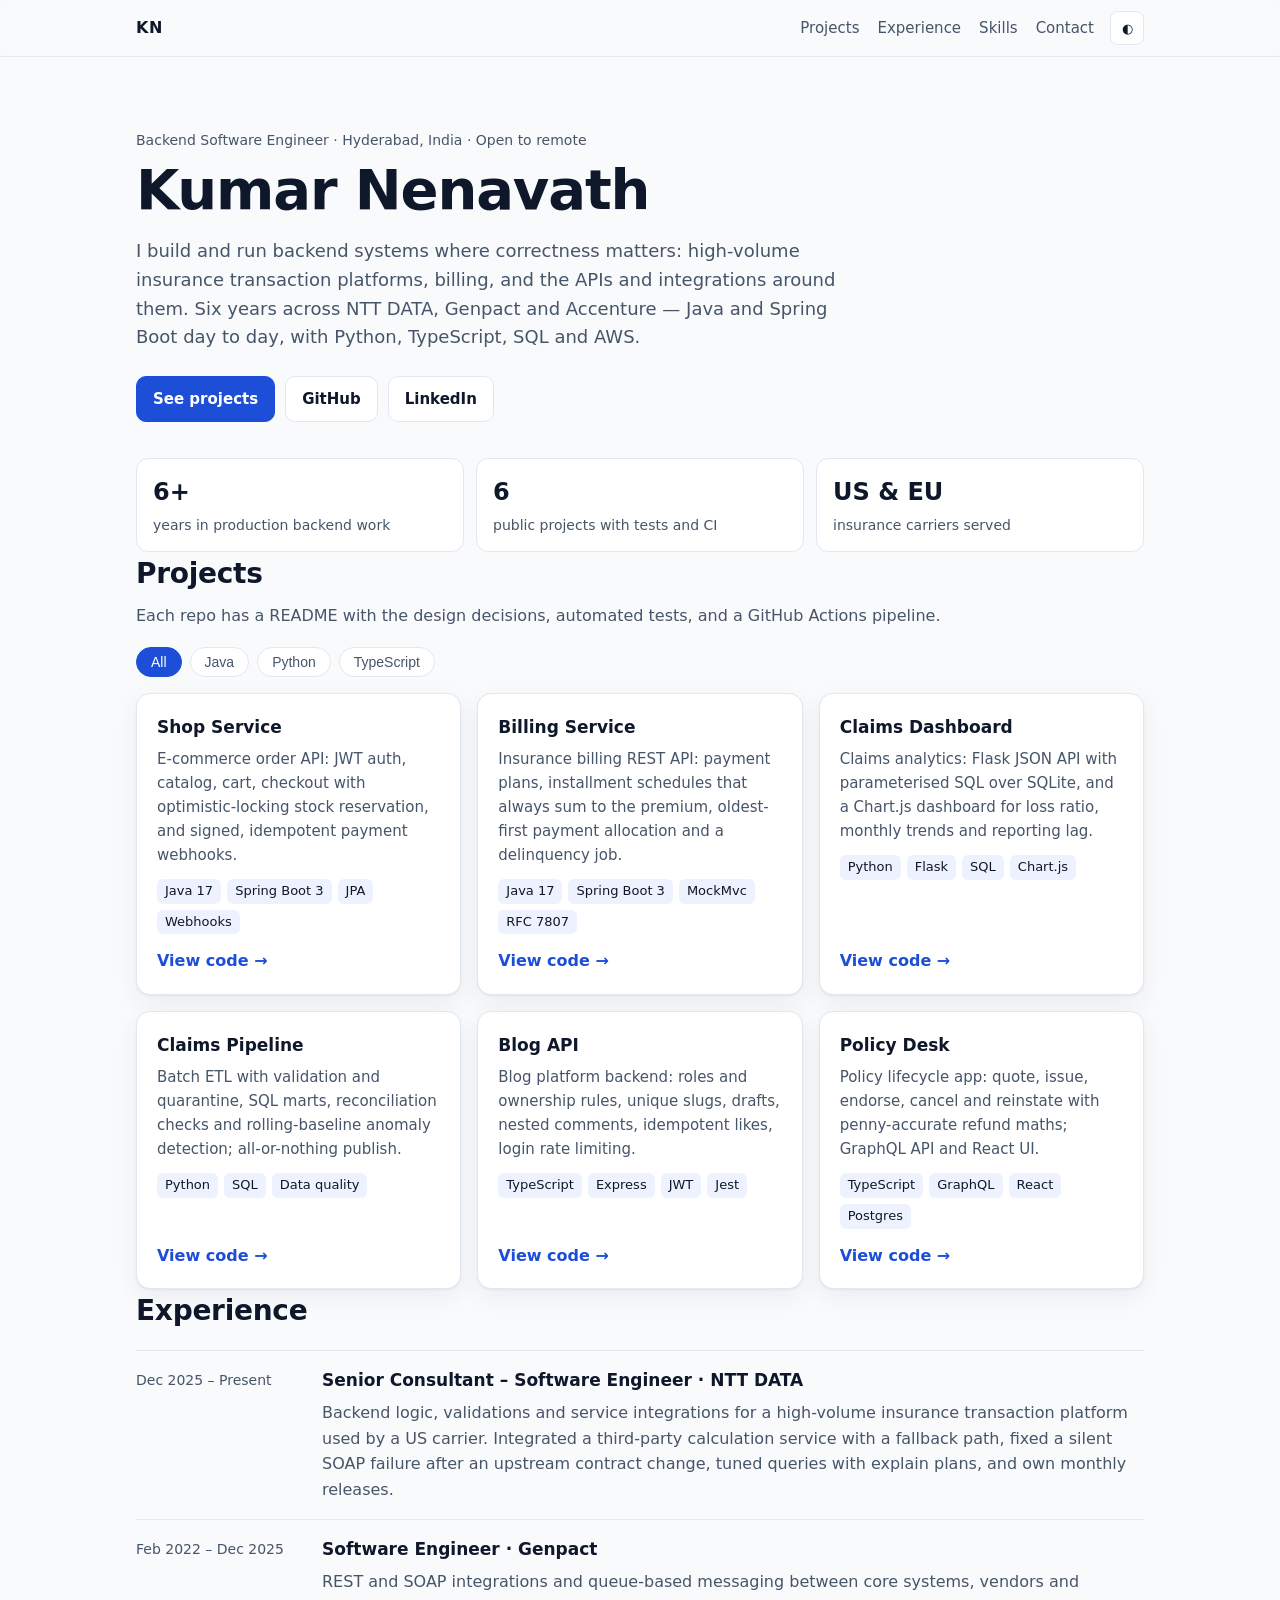
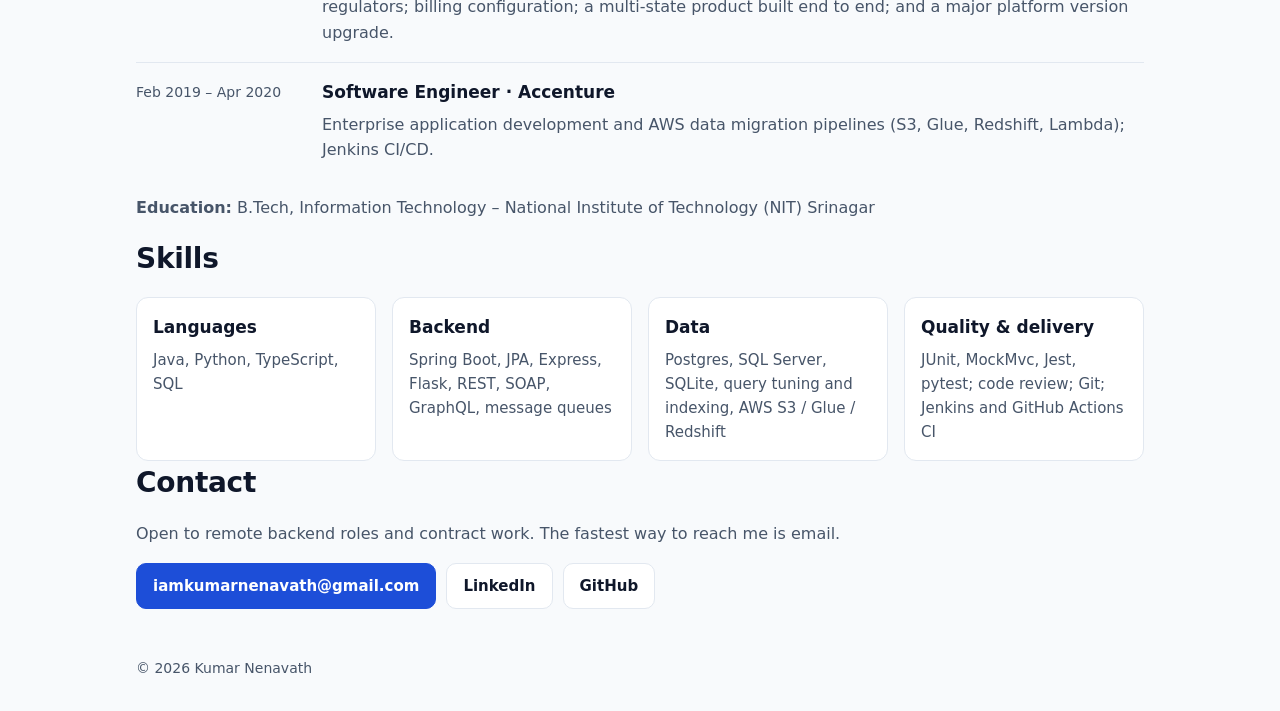
==== index.html @ bb87bb9d "Portfolio site: projects, experience, skills and contact" ====
<!doctype html>
<html lang="en">
<head>
  <meta charset="utf-8">
  <meta name="viewport" content="width=device-width, initial-scale=1">
  <title>Kumar Nenavath – Backend Software Engineer</title>
  <meta name="description" content="Kumar Nenavath – backend software engineer with 6+ years building high-volume transaction systems, APIs and integrations. Java, Spring Boot, Python, TypeScript, SQL, AWS.">
  <meta property="og:title" content="Kumar Nenavath – Backend Software Engineer">
  <meta property="og:description" content="Java · Spring Boot · Python · TypeScript · SQL · AWS. Projects, experience and contact.">
  <meta property="og:type" content="website">
  <link rel="icon" href="data:image/svg+xml,<svg xmlns='http://www.w3.org/2000/svg' viewBox='0 0 64 64'><rect width='64' height='64' rx='14' fill='%231d4ed8'/><text x='50%' y='56%' font-family='Arial' font-weight='700' font-size='30' fill='white' text-anchor='middle' dominant-baseline='middle'>KN</text></svg>">
  <link rel="stylesheet" href="style.css">
</head>
<body>
  <a class="skip" href="#main">Skip to content</a>

  <header class="nav">
    <div class="wrap nav-inner">
      <a class="brand" href="#top" aria-label="Home">KN</a>
      <nav aria-label="Primary">
        <a href="#projects">Projects</a>
        <a href="#experience">Experience</a>
        <a href="#skills">Skills</a>
        <a href="#contact">Contact</a>
      </nav>
      <button class="theme" id="theme" type="button" aria-label="Toggle dark mode">◐</button>
    </div>
  </header>

  <main id="main">
    <section class="hero wrap" id="top">
      <p class="eyebrow">Backend Software Engineer · Hyderabad, India · Open to remote</p>
      <h1>Kumar Nenavath</h1>
      <p class="lead">
        I build and run backend systems where correctness matters: high-volume insurance transaction platforms,
        billing, and the APIs and integrations around them. Six years across NTT DATA, Genpact and Accenture —
        Java and Spring Boot day to day, with Python, TypeScript, SQL and AWS.
      </p>
      <div class="cta">
        <a class="btn primary" href="#projects">See projects</a>
        <a class="btn" href="https://github.com/kumarnenavath5815-cpu" target="_blank" rel="noopener">GitHub</a>
        <a class="btn" href="https://www.linkedin.com/in/kumar-nenavath-a92566b9/" target="_blank" rel="noopener">LinkedIn</a>
      </div>
      <ul class="stats" aria-label="Highlights">
        <li><strong>6+</strong><span>years in production backend work</span></li>
        <li><strong>6</strong><span>public projects with tests and CI</span></li>
        <li><strong>US &amp; EU</strong><span>insurance carriers served</span></li>
      </ul>
    </section>

    <section class="wrap" id="projects" aria-labelledby="projects-h">
      <h2 id="projects-h">Projects</h2>
      <p class="sub">Each repo has a README with the design decisions, automated tests, and a GitHub Actions pipeline.</p>
      <div class="filters" role="group" aria-label="Filter projects">
        <button type="button" class="chip active" data-filter="all">All</button>
        <button type="button" class="chip" data-filter="java">Java</button>
        <button type="button" class="chip" data-filter="python">Python</button>
        <button type="button" class="chip" data-filter="typescript">TypeScript</button>
      </div>
      <div class="grid" id="project-grid">
        <article class="card" data-tags="java">
          <h3>Shop Service</h3>
          <p>E-commerce order API: JWT auth, catalog, cart, checkout with optimistic-locking stock reservation, and signed, idempotent payment webhooks.</p>
          <ul class="tags"><li>Java 17</li><li>Spring Boot 3</li><li>JPA</li><li>Webhooks</li></ul>
          <a class="link" href="https://github.com/kumarnenavath5815-cpu/shop-service" target="_blank" rel="noopener">View code →</a>
        </article>
        <article class="card" data-tags="java">
          <h3>Billing Service</h3>
          <p>Insurance billing REST API: payment plans, installment schedules that always sum to the premium, oldest-first payment allocation and a delinquency job.</p>
          <ul class="tags"><li>Java 17</li><li>Spring Boot 3</li><li>MockMvc</li><li>RFC 7807</li></ul>
          <a class="link" href="https://github.com/kumarnenavath5815-cpu/billing-service" target="_blank" rel="noopener">View code →</a>
        </article>
        <article class="card" data-tags="python">
          <h3>Claims Dashboard</h3>
          <p>Claims analytics: Flask JSON API with parameterised SQL over SQLite, and a Chart.js dashboard for loss ratio, monthly trends and reporting lag.</p>
          <ul class="tags"><li>Python</li><li>Flask</li><li>SQL</li><li>Chart.js</li></ul>
          <a class="link" href="https://github.com/kumarnenavath5815-cpu/claims-dashboard" target="_blank" rel="noopener">View code →</a>
        </article>
        <article class="card" data-tags="python">
          <h3>Claims Pipeline</h3>
          <p>Batch ETL with validation and quarantine, SQL marts, reconciliation checks and rolling-baseline anomaly detection; all-or-nothing publish.</p>
          <ul class="tags"><li>Python</li><li>SQL</li><li>Data quality</li></ul>
          <a class="link" href="https://github.com/kumarnenavath5815-cpu/claims-pipeline" target="_blank" rel="noopener">View code →</a>
        </article>
        <article class="card" data-tags="typescript">
          <h3>Blog API</h3>
          <p>Blog platform backend: roles and ownership rules, unique slugs, drafts, nested comments, idempotent likes, login rate limiting.</p>
          <ul class="tags"><li>TypeScript</li><li>Express</li><li>JWT</li><li>Jest</li></ul>
          <a class="link" href="https://github.com/kumarnenavath5815-cpu/blog-api" target="_blank" rel="noopener">View code →</a>
        </article>
        <article class="card" data-tags="typescript">
          <h3>Policy Desk</h3>
          <p>Policy lifecycle app: quote, issue, endorse, cancel and reinstate with penny-accurate refund maths; GraphQL API and React UI.</p>
          <ul class="tags"><li>TypeScript</li><li>GraphQL</li><li>React</li><li>Postgres</li></ul>
          <a class="link" href="https://github.com/kumarnenavath5815-cpu/policy-desk" target="_blank" rel="noopener">View code →</a>
        </article>
      </div>
    </section>

    <section class="wrap" id="experience" aria-labelledby="exp-h">
      <h2 id="exp-h">Experience</h2>
      <ol class="timeline">
        <li>
          <div class="when">Dec 2025 – Present</div>
          <div>
            <h3>Senior Consultant – Software Engineer · NTT DATA</h3>
            <p>Backend logic, validations and service integrations for a high-volume insurance transaction platform used by a US carrier. Integrated a third-party calculation service with a fallback path, fixed a silent SOAP failure after an upstream contract change, tuned queries with explain plans, and own monthly releases.</p>
          </div>
        </li>
        <li>
          <div class="when">Feb 2022 – Dec 2025</div>
          <div>
            <h3>Software Engineer · Genpact</h3>
            <p>REST and SOAP integrations and queue-based messaging between core systems, vendors and regulators; billing configuration; a multi-state product built end to end; and a major platform version upgrade.</p>
          </div>
        </li>
        <li>
          <div class="when">Feb 2019 – Apr 2020</div>
          <div>
            <h3>Software Engineer · Accenture</h3>
            <p>Enterprise application development and AWS data migration pipelines (S3, Glue, Redshift, Lambda); Jenkins CI/CD.</p>
          </div>
        </li>
      </ol>
      <p class="edu"><strong>Education:</strong> B.Tech, Information Technology – National Institute of Technology (NIT) Srinagar</p>
    </section>

    <section class="wrap" id="skills" aria-labelledby="skills-h">
      <h2 id="skills-h">Skills</h2>
      <div class="skills">
        <div><h3>Languages</h3><p>Java, Python, TypeScript, SQL</p></div>
        <div><h3>Backend</h3><p>Spring Boot, JPA, Express, Flask, REST, SOAP, GraphQL, message queues</p></div>
        <div><h3>Data</h3><p>Postgres, SQL Server, SQLite, query tuning and indexing, AWS S3 / Glue / Redshift</p></div>
        <div><h3>Quality &amp; delivery</h3><p>JUnit, MockMvc, Jest, pytest; code review; Git; Jenkins and GitHub Actions CI</p></div>
      </div>
    </section>

    <section class="wrap contact" id="contact" aria-labelledby="contact-h">
      <h2 id="contact-h">Contact</h2>
      <p>Open to remote backend roles and contract work. The fastest way to reach me is email.</p>
      <div class="cta">
        <a class="btn primary" href="mailto:iamkumarnenavath@gmail.com">iamkumarnenavath@gmail.com</a>
        <a class="btn" href="https://www.linkedin.com/in/kumar-nenavath-a92566b9/" target="_blank" rel="noopener">LinkedIn</a>
        <a class="btn" href="https://github.com/kumarnenavath5815-cpu" target="_blank" rel="noopener">GitHub</a>
      </div>
    </section>
  </main>

  <footer class="wrap foot">© <span id="year">2026</span> Kumar Nenavath</footer>

  <script src="main.js"></script>
</body>
</html>
---- style.css ----
:root {
  --bg: #f8fafc;
  --surface: #ffffff;
  --ink: #0f172a;
  --muted: #475569;
  --line: #e2e8f0;
  --accent: #1d4ed8;
  --accent-ink: #ffffff;
  --chip: #eef2ff;
  --shadow: 0 1px 2px rgba(15, 23, 42, .06), 0 8px 24px rgba(15, 23, 42, .06);
}
@media (prefers-color-scheme: dark) {
  :root:not([data-theme="light"]) {
    --bg: #0b1220; --surface: #111a2e; --ink: #e2e8f0; --muted: #94a3b8;
    --line: #1e293b; --accent: #60a5fa; --accent-ink: #0b1220; --chip: #1e293b;
    --shadow: 0 1px 2px rgba(0, 0, 0, .4);
  }
}
:root[data-theme="dark"] {
  --bg: #0b1220; --surface: #111a2e; --ink: #e2e8f0; --muted: #94a3b8;
  --line: #1e293b; --accent: #60a5fa; --accent-ink: #0b1220; --chip: #1e293b;
  --shadow: 0 1px 2px rgba(0, 0, 0, .4);
}

* { box-sizing: border-box; }
html { scroll-behavior: smooth; }
body {
  margin: 0; background: var(--bg); color: var(--ink);
  font: 16px/1.6 system-ui, -apple-system, "Segoe UI", Roboto, sans-serif;
}
a { color: var(--accent); }
.wrap { max-width: 1040px; margin: 0 auto; padding: 0 16px; }
.skip { position: absolute; left: -999px; }
.skip:focus { left: 16px; top: 8px; background: var(--surface); padding: 8px 12px; z-index: 10; }

.nav { position: sticky; top: 0; z-index: 5; background: color-mix(in srgb, var(--bg) 88%, transparent);
       backdrop-filter: blur(8px); border-bottom: 1px solid var(--line); }
.nav-inner { display: flex; align-items: center; gap: 16px; height: 56px; }
.brand { font-weight: 800; text-decoration: none; color: var(--ink); letter-spacing: .5px; }
.nav nav { display: flex; gap: 18px; margin-left: auto; overflow-x: auto; }
.nav nav a { color: var(--muted); text-decoration: none; font-size: 15px; white-space: nowrap; }
.nav nav a:hover { color: var(--ink); }
.theme { border: 1px solid var(--line); background: var(--surface); color: var(--ink);
         border-radius: 8px; width: 34px; height: 34px; cursor: pointer; }

section { padding: 56px 0 8px; }
.hero { padding-top: 72px; }
.eyebrow { color: var(--muted); font-size: 14px; margin: 0 0 8px; }
h1 { font-size: clamp(36px, 6vw, 56px); line-height: 1.1; margin: 0 0 16px; letter-spacing: -.02em; }
h2 { font-size: 28px; margin: 0 0 6px; letter-spacing: -.01em; }
h3 { font-size: 17px; margin: 0 0 6px; }
.lead { font-size: 18px; color: var(--muted); max-width: 720px; margin: 0 0 24px; }
.sub { color: var(--muted); margin: 0 0 18px; }

.cta { display: flex; flex-wrap: wrap; gap: 10px; }
.btn { display: inline-block; padding: 10px 16px; border-radius: 10px; border: 1px solid var(--line);
       background: var(--surface); color: var(--ink); text-decoration: none; font-weight: 600; font-size: 15px; }
.btn:hover { border-color: var(--accent); }
.btn.primary { background: var(--accent); color: var(--accent-ink); border-color: var(--accent); }

.stats { list-style: none; padding: 0; margin: 36px 0 0; display: grid; grid-template-columns: repeat(3, 1fr); gap: 12px; }
.stats li { background: var(--surface); border: 1px solid var(--line); border-radius: 12px; padding: 14px 16px; }
.stats strong { display: block; font-size: 24px; }
.stats span { color: var(--muted); font-size: 14px; }

.filters { display: flex; flex-wrap: wrap; gap: 8px; margin-bottom: 16px; }
.chip { border: 1px solid var(--line); background: var(--surface); color: var(--muted); border-radius: 999px;
        padding: 6px 14px; cursor: pointer; font-size: 14px; }
.chip.active { background: var(--accent); color: var(--accent-ink); border-color: var(--accent); }

.grid { display: grid; grid-template-columns: repeat(auto-fill, minmax(290px, 1fr)); gap: 16px; }
.card { background: var(--surface); border: 1px solid var(--line); border-radius: 14px; padding: 20px;
        box-shadow: var(--shadow); display: flex; flex-direction: column; }
.card p { color: var(--muted); margin: 0 0 12px; font-size: 15px; }
.card[hidden] { display: none; }
.tags { list-style: none; padding: 0; margin: 0 0 14px; display: flex; flex-wrap: wrap; gap: 6px; }
.tags li { background: var(--chip); border-radius: 6px; padding: 2px 8px; font-size: 13px; }
.link { margin-top: auto; font-weight: 600; text-decoration: none; }

.timeline { list-style: none; padding: 0; margin: 16px 0 0; }
.timeline li { display: grid; grid-template-columns: 170px 1fr; gap: 16px; padding: 16px 0; border-top: 1px solid var(--line); }
.timeline .when { color: var(--muted); font-size: 14px; padding-top: 2px; }
.timeline p { margin: 0; color: var(--muted); }
.edu { color: var(--muted); margin-top: 16px; }

.skills { display: grid; grid-template-columns: repeat(auto-fill, minmax(220px, 1fr)); gap: 16px; margin-top: 16px; }
.skills > div { background: var(--surface); border: 1px solid var(--line); border-radius: 12px; padding: 16px; }
.skills p { margin: 0; color: var(--muted); font-size: 15px; }

.contact p { color: var(--muted); }
.foot { color: var(--muted); font-size: 14px; padding: 48px 16px 32px; }

@media (max-width: 640px) {
  .nav nav { gap: 12px; }
  .stats { grid-template-columns: 1fr; }
  .timeline li { grid-template-columns: 1fr; gap: 4px; }
}
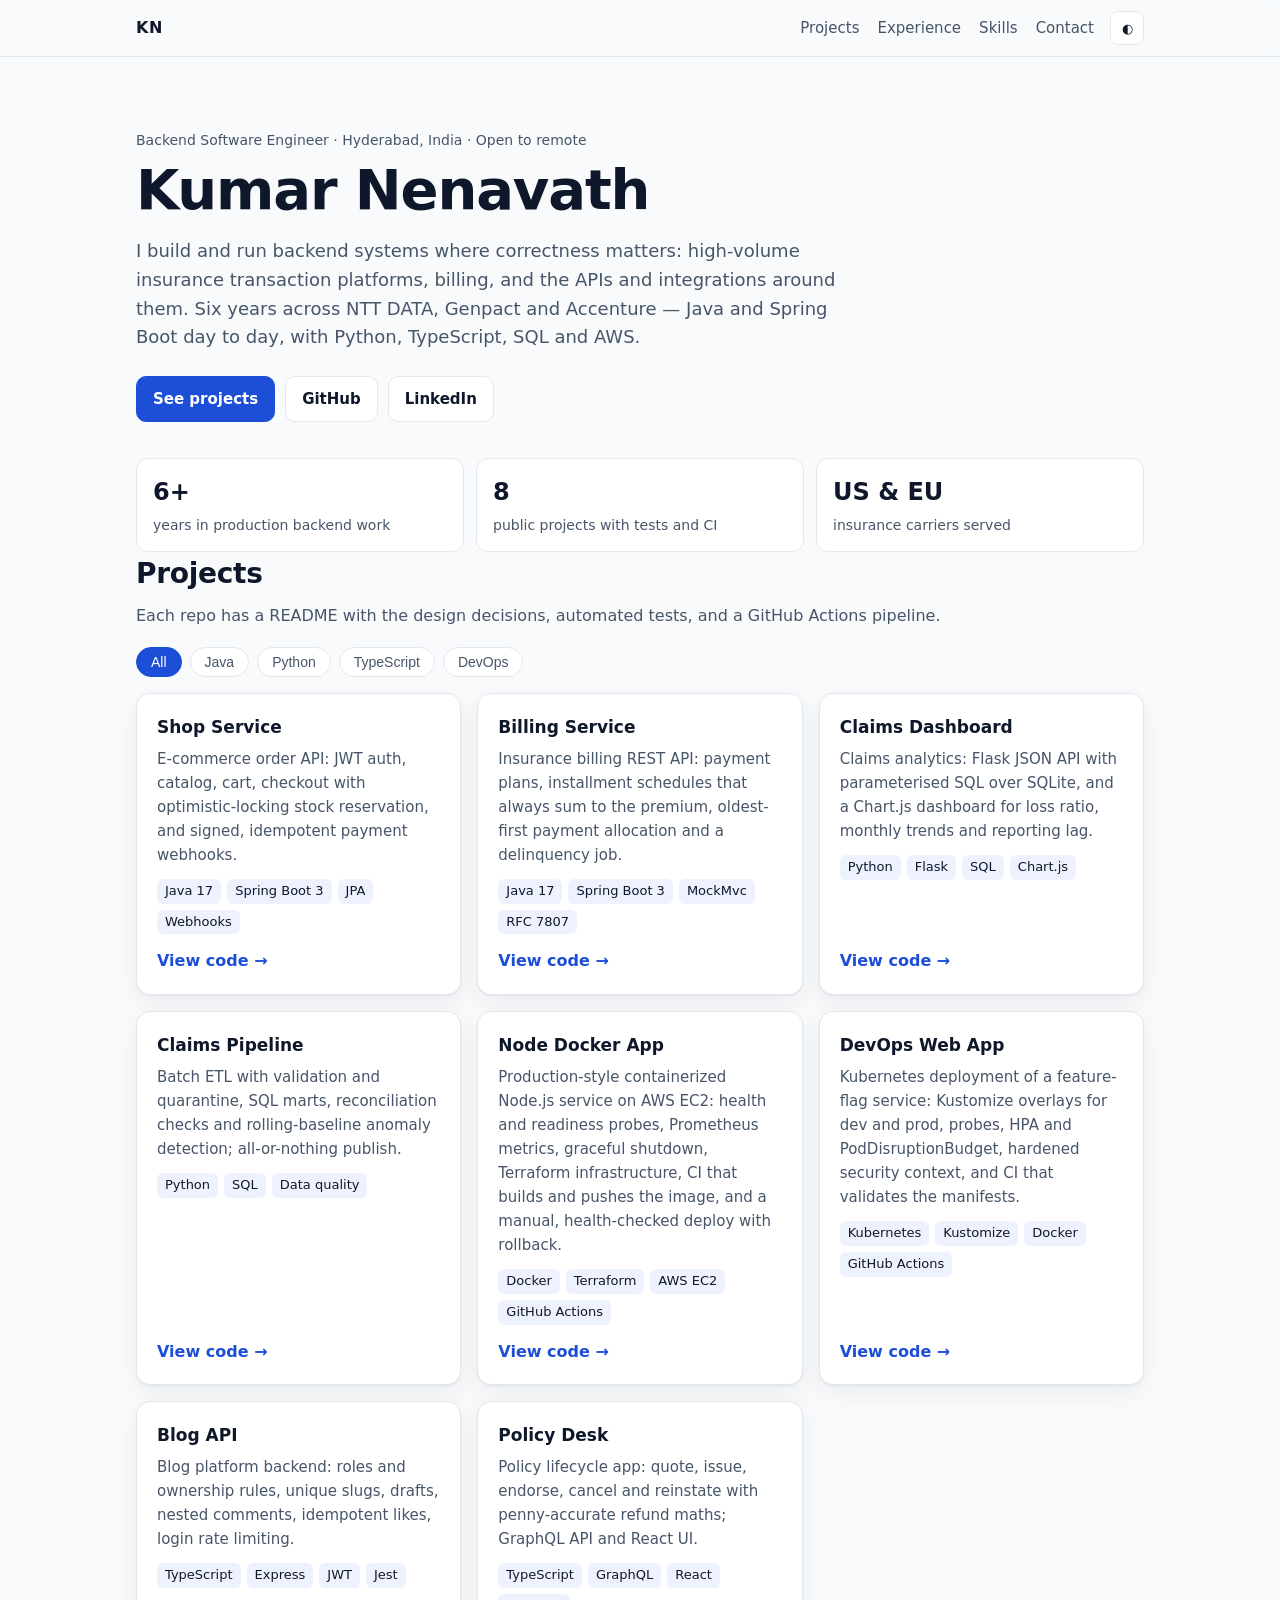
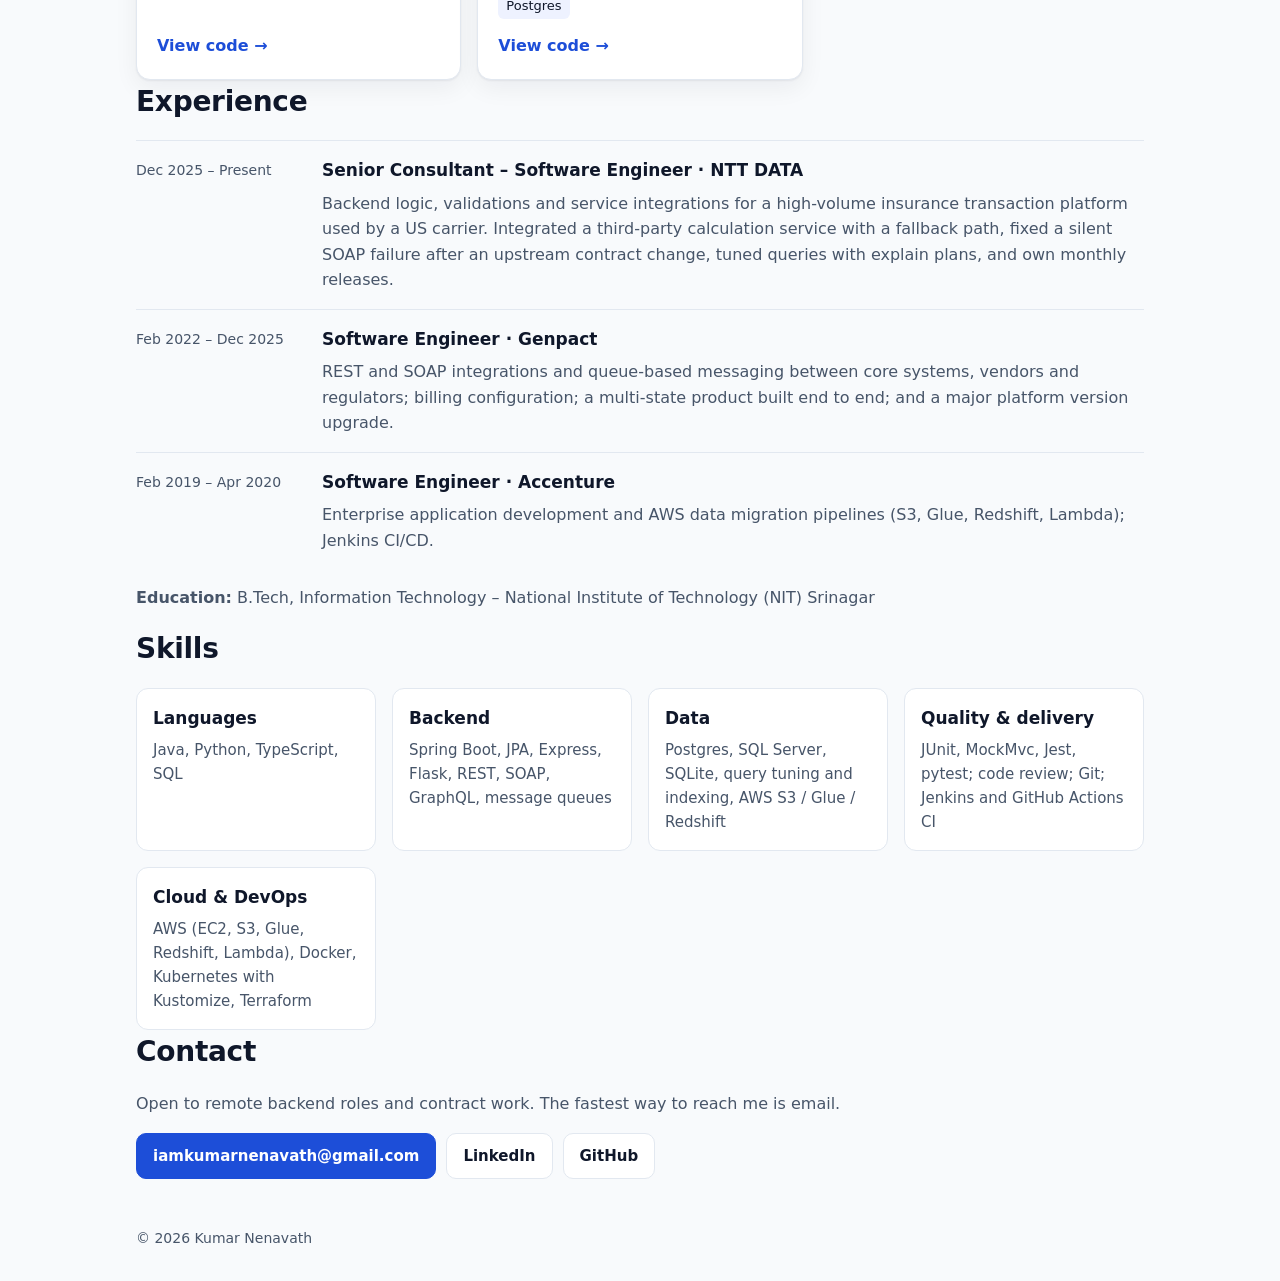
==== commit 3b4c669e: "Move site to nanikss.github.io and add the DevOps projects" ====
--- a/index.html
+++ b/index.html
@@ -38,12 +38,12 @@
       </p>
       <div class="cta">
         <a class="btn primary" href="#projects">See projects</a>
-        <a class="btn" href="https://github.com/kumarnenavath5815-cpu" target="_blank" rel="noopener">GitHub</a>
+        <a class="btn" href="https://github.com/Nanikss" target="_blank" rel="noopener">GitHub</a>
         <a class="btn" href="https://www.linkedin.com/in/kumar-nenavath-a92566b9/" target="_blank" rel="noopener">LinkedIn</a>
       </div>
       <ul class="stats" aria-label="Highlights">
         <li><strong>6+</strong><span>years in production backend work</span></li>
-        <li><strong>6</strong><span>public projects with tests and CI</span></li>
+        <li><strong>8</strong><span>public projects with tests and CI</span></li>
         <li><strong>US &amp; EU</strong><span>insurance carriers served</span></li>
       </ul>
     </section>
@@ -56,43 +56,56 @@
         <button type="button" class="chip" data-filter="java">Java</button>
         <button type="button" class="chip" data-filter="python">Python</button>
         <button type="button" class="chip" data-filter="typescript">TypeScript</button>
+        <button type="button" class="chip" data-filter="devops">DevOps</button>
       </div>
       <div class="grid" id="project-grid">
         <article class="card" data-tags="java">
           <h3>Shop Service</h3>
           <p>E-commerce order API: JWT auth, catalog, cart, checkout with optimistic-locking stock reservation, and signed, idempotent payment webhooks.</p>
           <ul class="tags"><li>Java 17</li><li>Spring Boot 3</li><li>JPA</li><li>Webhooks</li></ul>
-          <a class="link" href="https://github.com/kumarnenavath5815-cpu/shop-service" target="_blank" rel="noopener">View code →</a>
+          <a class="link" href="https://github.com/Nanikss/shop-service" target="_blank" rel="noopener">View code →</a>
         </article>
         <article class="card" data-tags="java">
           <h3>Billing Service</h3>
           <p>Insurance billing REST API: payment plans, installment schedules that always sum to the premium, oldest-first payment allocation and a delinquency job.</p>
           <ul class="tags"><li>Java 17</li><li>Spring Boot 3</li><li>MockMvc</li><li>RFC 7807</li></ul>
-          <a class="link" href="https://github.com/kumarnenavath5815-cpu/billing-service" target="_blank" rel="noopener">View code →</a>
+          <a class="link" href="https://github.com/Nanikss/billing-service" target="_blank" rel="noopener">View code →</a>
         </article>
         <article class="card" data-tags="python">
           <h3>Claims Dashboard</h3>
           <p>Claims analytics: Flask JSON API with parameterised SQL over SQLite, and a Chart.js dashboard for loss ratio, monthly trends and reporting lag.</p>
           <ul class="tags"><li>Python</li><li>Flask</li><li>SQL</li><li>Chart.js</li></ul>
-          <a class="link" href="https://github.com/kumarnenavath5815-cpu/claims-dashboard" target="_blank" rel="noopener">View code →</a>
+          <a class="link" href="https://github.com/Nanikss/claims-dashboard" target="_blank" rel="noopener">View code →</a>
         </article>
         <article class="card" data-tags="python">
           <h3>Claims Pipeline</h3>
           <p>Batch ETL with validation and quarantine, SQL marts, reconciliation checks and rolling-baseline anomaly detection; all-or-nothing publish.</p>
           <ul class="tags"><li>Python</li><li>SQL</li><li>Data quality</li></ul>
-          <a class="link" href="https://github.com/kumarnenavath5815-cpu/claims-pipeline" target="_blank" rel="noopener">View code →</a>
+          <a class="link" href="https://github.com/Nanikss/claims-pipeline" target="_blank" rel="noopener">View code →</a>
+        </article>
+        <article class="card" data-tags="devops">
+          <h3>Node Docker App</h3>
+          <p>Production-style containerized Node.js service on AWS EC2: health and readiness probes, Prometheus metrics, graceful shutdown, Terraform infrastructure, CI that builds and pushes the image, and a manual, health-checked deploy with rollback.</p>
+          <ul class="tags"><li>Docker</li><li>Terraform</li><li>AWS EC2</li><li>GitHub Actions</li></ul>
+          <a class="link" href="https://github.com/Nanikss/node-docker-app" target="_blank" rel="noopener">View code →</a>
+        </article>
+        <article class="card" data-tags="devops">
+          <h3>DevOps Web App</h3>
+          <p>Kubernetes deployment of a feature-flag service: Kustomize overlays for dev and prod, probes, HPA and PodDisruptionBudget, hardened security context, and CI that validates the manifests.</p>
+          <ul class="tags"><li>Kubernetes</li><li>Kustomize</li><li>Docker</li><li>GitHub Actions</li></ul>
+          <a class="link" href="https://github.com/Nanikss/devops-webapp" target="_blank" rel="noopener">View code →</a>
         </article>
         <article class="card" data-tags="typescript">
           <h3>Blog API</h3>
           <p>Blog platform backend: roles and ownership rules, unique slugs, drafts, nested comments, idempotent likes, login rate limiting.</p>
           <ul class="tags"><li>TypeScript</li><li>Express</li><li>JWT</li><li>Jest</li></ul>
-          <a class="link" href="https://github.com/kumarnenavath5815-cpu/blog-api" target="_blank" rel="noopener">View code →</a>
+          <a class="link" href="https://github.com/Nanikss/blog-api" target="_blank" rel="noopener">View code →</a>
         </article>
         <article class="card" data-tags="typescript">
           <h3>Policy Desk</h3>
           <p>Policy lifecycle app: quote, issue, endorse, cancel and reinstate with penny-accurate refund maths; GraphQL API and React UI.</p>
           <ul class="tags"><li>TypeScript</li><li>GraphQL</li><li>React</li><li>Postgres</li></ul>
-          <a class="link" href="https://github.com/kumarnenavath5815-cpu/policy-desk" target="_blank" rel="noopener">View code →</a>
+          <a class="link" href="https://github.com/Nanikss/policy-desk" target="_blank" rel="noopener">View code →</a>
         </article>
       </div>
     </section>
@@ -132,6 +145,7 @@
         <div><h3>Backend</h3><p>Spring Boot, JPA, Express, Flask, REST, SOAP, GraphQL, message queues</p></div>
         <div><h3>Data</h3><p>Postgres, SQL Server, SQLite, query tuning and indexing, AWS S3 / Glue / Redshift</p></div>
         <div><h3>Quality &amp; delivery</h3><p>JUnit, MockMvc, Jest, pytest; code review; Git; Jenkins and GitHub Actions CI</p></div>
+        <div><h3>Cloud &amp; DevOps</h3><p>AWS (EC2, S3, Glue, Redshift, Lambda), Docker, Kubernetes with Kustomize, Terraform</p></div>
       </div>
     </section>
 
@@ -141,7 +155,7 @@
       <div class="cta">
         <a class="btn primary" href="mailto:iamkumarnenavath@gmail.com">iamkumarnenavath@gmail.com</a>
         <a class="btn" href="https://www.linkedin.com/in/kumar-nenavath-a92566b9/" target="_blank" rel="noopener">LinkedIn</a>
-        <a class="btn" href="https://github.com/kumarnenavath5815-cpu" target="_blank" rel="noopener">GitHub</a>
+        <a class="btn" href="https://github.com/Nanikss" target="_blank" rel="noopener">GitHub</a>
       </div>
     </section>
   </main>
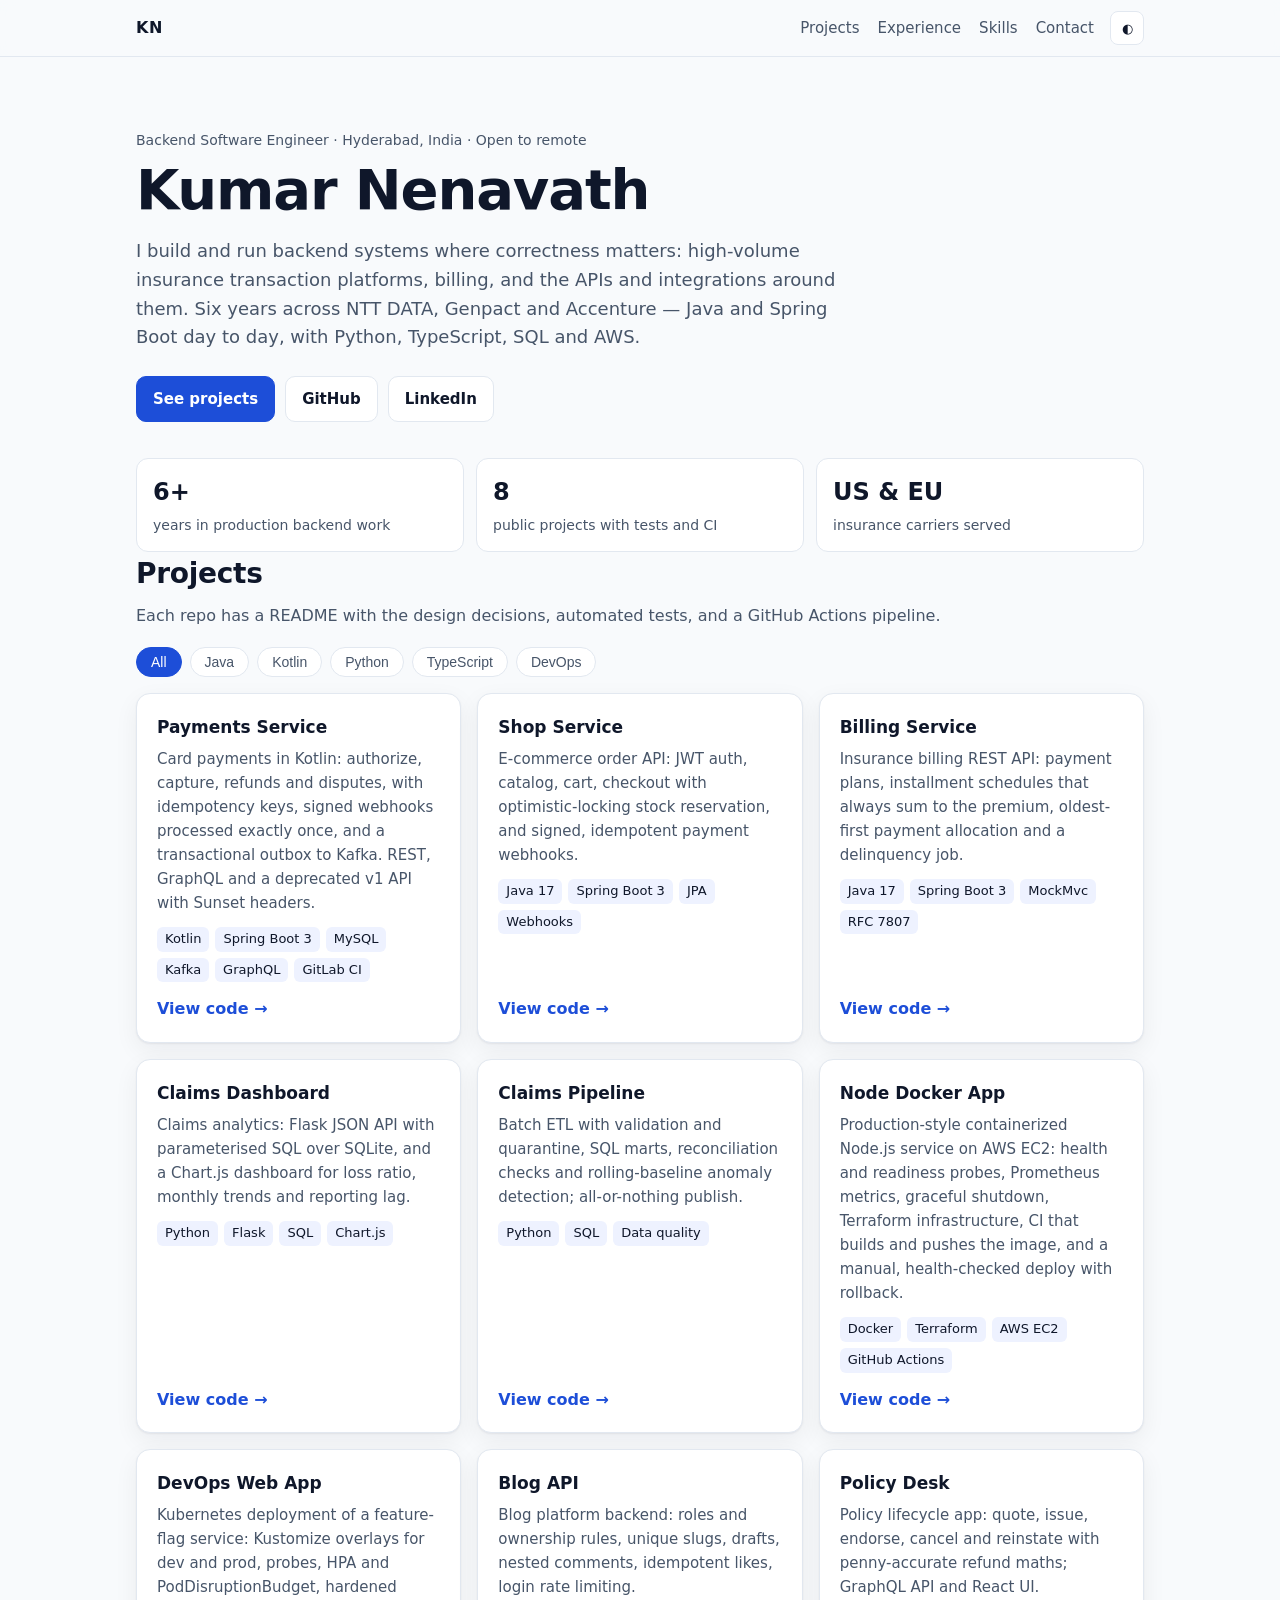
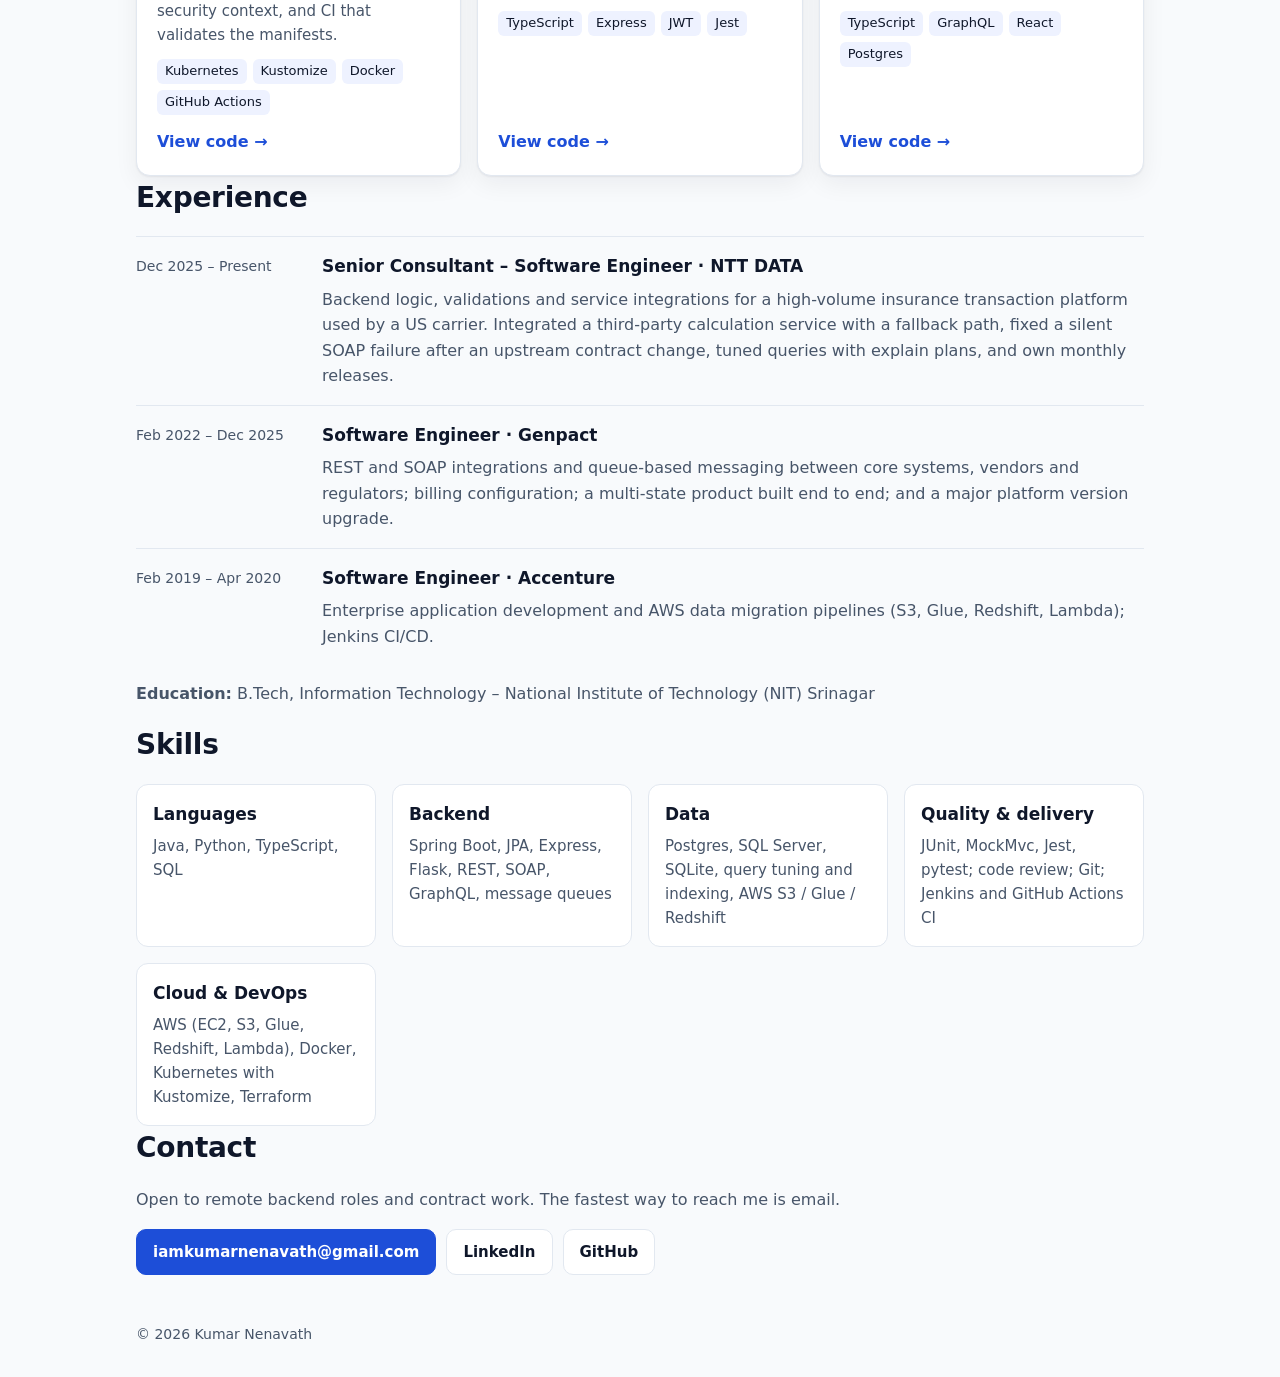
==== commit 9a89f64e: "Add Payments Service (Kotlin) project" ====
--- a/index.html
+++ b/index.html
@@ -54,11 +54,18 @@
       <div class="filters" role="group" aria-label="Filter projects">
         <button type="button" class="chip active" data-filter="all">All</button>
         <button type="button" class="chip" data-filter="java">Java</button>
+        <button type="button" class="chip" data-filter="kotlin">Kotlin</button>
         <button type="button" class="chip" data-filter="python">Python</button>
         <button type="button" class="chip" data-filter="typescript">TypeScript</button>
         <button type="button" class="chip" data-filter="devops">DevOps</button>
       </div>
       <div class="grid" id="project-grid">
+        <article class="card" data-tags="kotlin java devops">
+          <h3>Payments Service</h3>
+          <p>Card payments in Kotlin: authorize, capture, refunds and disputes, with idempotency keys, signed webhooks processed exactly once, and a transactional outbox to Kafka. REST, GraphQL and a deprecated v1 API with Sunset headers.</p>
+          <ul class="tags"><li>Kotlin</li><li>Spring Boot 3</li><li>MySQL</li><li>Kafka</li><li>GraphQL</li><li>GitLab CI</li></ul>
+          <a class="link" href="https://github.com/Nanikss/payments-service" target="_blank" rel="noopener">View code →</a>
+        </article>
         <article class="card" data-tags="java">
           <h3>Shop Service</h3>
           <p>E-commerce order API: JWT auth, catalog, cart, checkout with optimistic-locking stock reservation, and signed, idempotent payment webhooks.</p>
